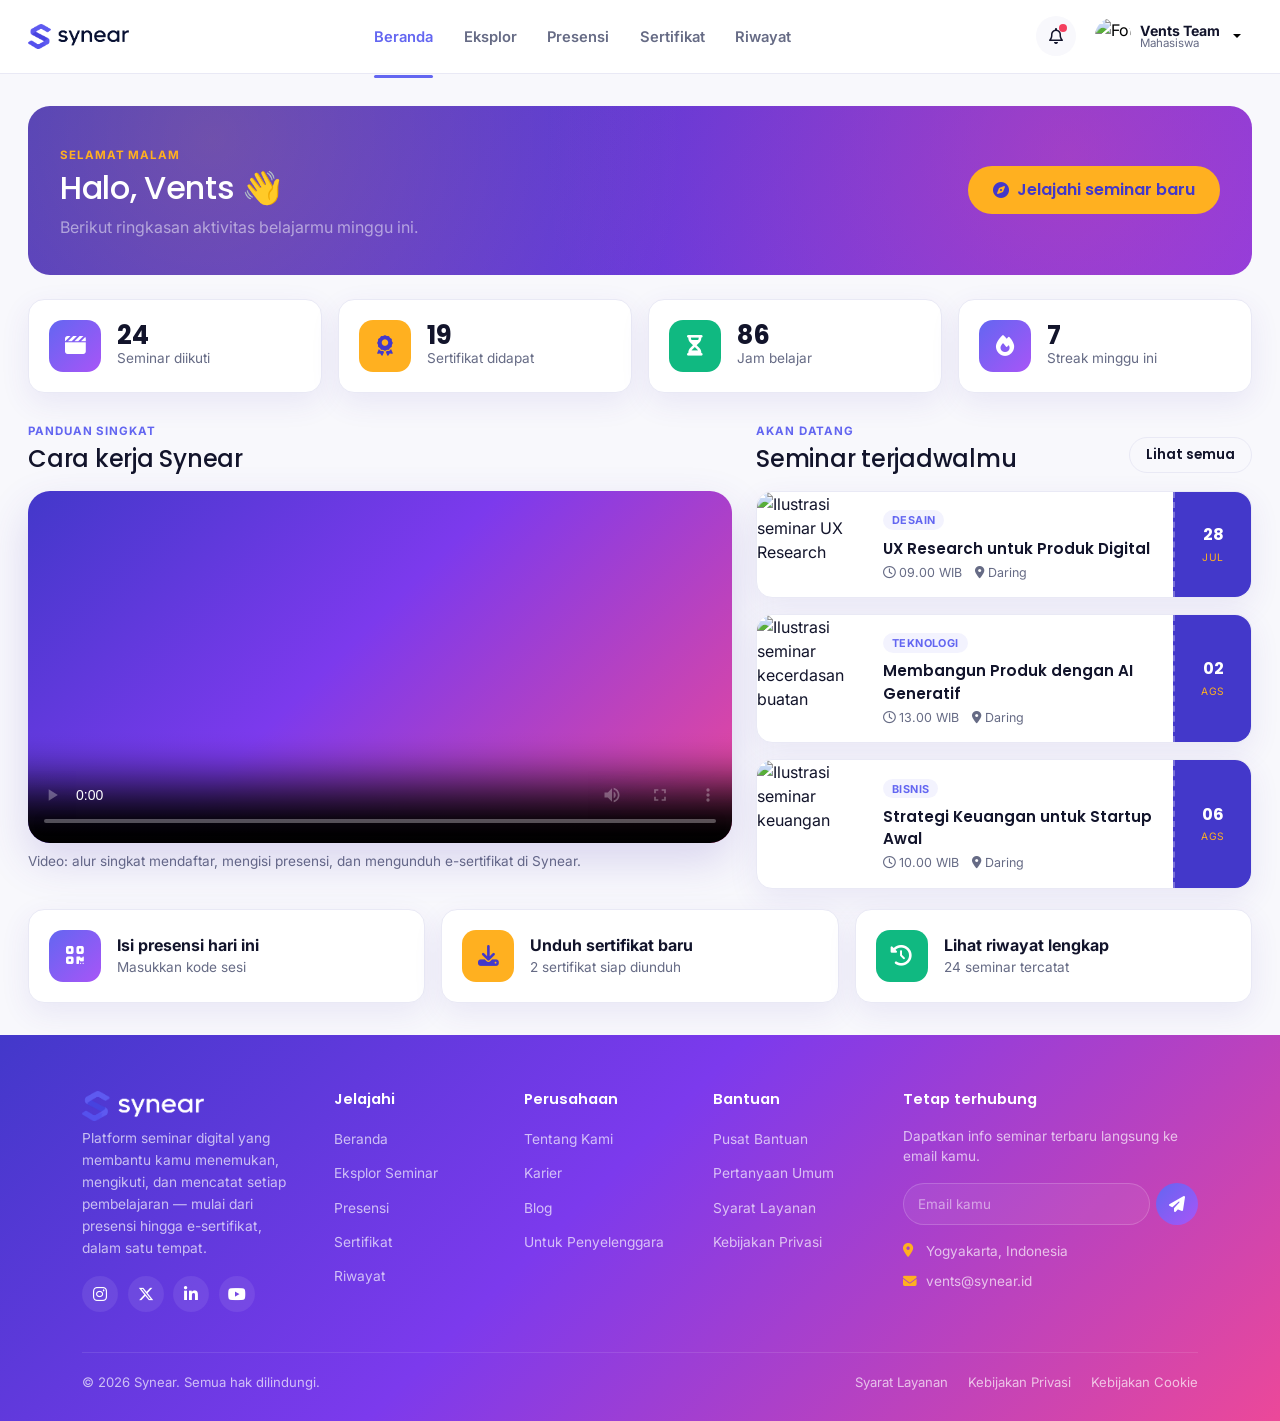
==== beranda.html @ c6035e0d "synear lagi" ====
<!DOCTYPE html>
<html lang="id">
<head>
<meta charset="UTF-8">
<meta name="viewport" content="width=device-width, initial-scale=1.0">
<title>Beranda — Synear</title>
<link rel="icon" href="assets/image/logo3.png">
<link href="https://fonts.googleapis.com/css2?family=Poppins:wght@400;500;600;700;800&family=Inter:wght@400;500;600;700&display=swap" rel="stylesheet">
<link href="https://cdn.jsdelivr.net/npm/bootstrap@5.3.3/dist/css/bootstrap.min.css" rel="stylesheet">
<link rel="stylesheet" href="https://cdnjs.cloudflare.com/ajax/libs/font-awesome/6.5.2/css/all.min.css">
<link rel="stylesheet" href="assets/css/style.css">
</head>
<body>

<nav class="navbar-syn">
  <a href="beranda.html" class="brand">
    <img src="assets/image/logo.png" alt="Synear Logo" class="brand-logo">
  </a>

  <button class="nav-toggle-btn" id="navToggleBtn" aria-label="Buka menu">
    <i class="fa-solid fa-bars"></i>
  </button>

  <ul class="navbar-links" id="navbarLinks">
      <li><a href="beranda.html" class="active">Beranda</a></li>
      <li><a href="eksplor.html">Eksplor</a></li>
      <li><a href="presensi.html">Presensi</a></li>
      <li><a href="sertifikat.html">Sertifikat</a></li>
      <li><a href="history.html">Riwayat</a></li>
  </ul>

  <div class="navbar-right">
    <button class="icon-btn" aria-label="Notifikasi">
      <i class="fa-regular fa-bell"></i>
      <span class="dot-alert"></span>
    </button>

    <div class="dropdown user-menu">
      <button class="user-chip-btn dropdown-toggle" type="button" data-bs-toggle="dropdown" aria-expanded="false">
        <img src="https://ui-avatars.com/api/?name=Vents+Team&background=6366F1&color=fff&bold=true" alt="Foto profil Vents Team">
        <span class="d-none d-md-flex flex-column align-items-start lh-1">
          <span class="uname">Vents Team</span>
          <span class="urole">Mahasiswa</span>
        </span>
      </button>
      <ul class="dropdown-menu dropdown-menu-syn dropdown-menu-end">
        <li><a class="dropdown-item" href="#"><i class="fa-regular fa-user"></i> Profil</a></li>
        <li><a class="dropdown-item" href="#"><i class="fa-solid fa-gear"></i> Pengaturan</a></li>
        <li><hr class="dropdown-divider"></li>
        <li><a class="dropdown-item logout-item js-logout-trigger" href="#"><i class="fa-solid fa-right-from-bracket"></i> Keluar</a></li>
      </ul>
    </div>
  </div>
</nav>

<main class="page-wrap">
      <!-- Greeting -->
      <div class="hero-band mb-4 fade-up">
        <div class="row align-items-center g-3">
          <div class="col-lg-8">
            <span class="eyebrow" data-greeting style="color:var(--gold);">Selamat datang</span>
            <h2 class="mt-1 mb-2 text-white">Halo, Vents 👋</h2>
            <p class="text-white-50 mb-0">Berikut ringkasan aktivitas belajarmu minggu ini.</p>
          </div>
          <div class="col-lg-4 text-lg-end">
            <a href="eksplor.html" class="btn-syn btn-syn-gold">
              <i class="fa-solid fa-compass"></i> Jelajahi seminar baru
            </a>
          </div>
        </div>
      </div>

      <!-- Stats -->
      <div class="row g-3 mb-4">
        <div class="col-6 col-lg-3">
          <div class="stat-card fade-up">
            <div class="icon-box blue"><i class="fa-solid fa-clapperboard"></i></div>
            <div>
              <div class="value" data-count="24">0</div>
              <div class="label">Seminar diikuti</div>
            </div>
          </div>
        </div>
        <div class="col-6 col-lg-3">
          <div class="stat-card fade-up">
            <div class="icon-box gold"><i class="fa-solid fa-award"></i></div>
            <div>
              <div class="value" data-count="19">0</div>
              <div class="label">Sertifikat didapat</div>
            </div>
          </div>
        </div>
        <div class="col-6 col-lg-3">
          <div class="stat-card fade-up">
            <div class="icon-box green"><i class="fa-solid fa-hourglass-half"></i></div>
            <div>
              <div class="value" data-count="86">0</div>
              <div class="label">Jam belajar</div>
            </div>
          </div>
        </div>
        <div class="col-6 col-lg-3">
          <div class="stat-card fade-up">
            <div class="icon-box blue"><i class="fa-solid fa-fire"></i></div>
            <div>
              <div class="value" data-count="7">0</div>
              <div class="label">Streak minggu ini</div>
            </div>
          </div>
        </div>
      </div>

      <div class="row g-4">
        <!-- Video intro -->
        <div class="col-lg-7">
          <div class="section-head">
            <div>
              <span class="eyebrow">Panduan singkat</span>
              <h4 class="mt-1 mb-0">Cara kerja Synear</h4>
            </div>
          </div>
          <div class="video-frame fade-up">
            <video controls poster="https://picsum.photos/seed/synearvideo/800/450">
              <source src="https://interactive-examples.mdn.mozilla.net/media/cc0-videos/flower.mp4" type="video/mp4">
              Browser kamu tidak mendukung pemutaran video.
            </video>
          </div>
          <p class="text-muted-2 mt-2" style="font-size:.85rem;">
            Video: alur singkat mendaftar, mengisi presensi, dan mengunduh e-sertifikat di Synear.
          </p>
        </div>

        <!-- Upcoming seminars -->
        <div class="col-lg-5">
          <div class="section-head">
            <div>
              <span class="eyebrow">Akan datang</span>
              <h4 class="mt-1 mb-0">Seminar terjadwalmu</h4>
            </div>
            <a href="eksplor.html" class="btn-syn btn-syn-outline btn-syn-sm">Lihat semua</a>
          </div>

          <div class="d-flex flex-column gap-3">
            <div class="ticket fade-up">
              <div class="ticket-thumb"><img src="https://picsum.photos/seed/uxdesign/200/200" alt="Ilustrasi seminar UX Research"></div>
              <div class="ticket-main">
                <span class="ticket-cat">Desain</span>
                <div class="ticket-title">UX Research untuk Produk Digital</div>
                <div class="ticket-meta"><span><i class="fa-regular fa-clock"></i> 09.00 WIB</span><span><i class="fa-solid fa-location-dot"></i> Daring</span></div>
              </div>
              <div class="ticket-stub">
                <span class="stub-date">28</span>
                <span class="stub-month">Jul</span>
              </div>
            </div>

            <div class="ticket fade-up">
              <div class="ticket-thumb"><img src="https://picsum.photos/seed/aidata/200/200" alt="Ilustrasi seminar kecerdasan buatan"></div>
              <div class="ticket-main">
                <span class="ticket-cat">Teknologi</span>
                <div class="ticket-title">Membangun Produk dengan AI Generatif</div>
                <div class="ticket-meta"><span><i class="fa-regular fa-clock"></i> 13.00 WIB</span><span><i class="fa-solid fa-location-dot"></i> Daring</span></div>
              </div>
              <div class="ticket-stub">
                <span class="stub-date">02</span>
                <span class="stub-month">Ags</span>
              </div>
            </div>

            <div class="ticket fade-up">
              <div class="ticket-thumb"><img src="https://picsum.photos/seed/bisniskeuangan/200/200" alt="Ilustrasi seminar keuangan"></div>
              <div class="ticket-main">
                <span class="ticket-cat">Bisnis</span>
                <div class="ticket-title">Strategi Keuangan untuk Startup Awal</div>
                <div class="ticket-meta"><span><i class="fa-regular fa-clock"></i> 10.00 WIB</span><span><i class="fa-solid fa-location-dot"></i> Daring</span></div>
              </div>
              <div class="ticket-stub">
                <span class="stub-date">06</span>
                <span class="stub-month">Ags</span>
              </div>
            </div>
          </div>
        </div>
      </div>

      <!-- Quick links -->
      <div class="row g-3 mt-1">
        <div class="col-md-4">
          <a href="presensi.html" class="text-decoration-none">
            <div class="stat-card fade-up">
              <div class="icon-box blue"><i class="fa-solid fa-qrcode"></i></div>
              <div>
                <div style="font-weight:700; color:var(--ink);">Isi presensi hari ini</div>
                <div class="label">Masukkan kode sesi</div>
              </div>
            </div>
          </a>
        </div>
        <div class="col-md-4">
          <a href="sertifikat.html" class="text-decoration-none">
            <div class="stat-card fade-up">
              <div class="icon-box gold"><i class="fa-solid fa-download"></i></div>
              <div>
                <div style="font-weight:700; color:var(--ink);">Unduh sertifikat baru</div>
                <div class="label">2 sertifikat siap diunduh</div>
              </div>
            </div>
          </a>
        </div>
        <div class="col-md-4">
          <a href="history.html" class="text-decoration-none">
            <div class="stat-card fade-up">
              <div class="icon-box green"><i class="fa-solid fa-clock-rotate-left"></i></div>
              <div>
                <div style="font-weight:700; color:var(--ink);">Lihat riwayat lengkap</div>
                <div class="label">24 seminar tercatat</div>
              </div>
            </div>
          </a>
        </div>
      </div>
    </main>

    <footer class="footer-syn">
  <div class="container">
    <div class="footer-top">
      <div>
        <a href="beranda.html" class="f-brand">
            <img src="assets/image/logo2.png" alt="Synear Logo" class="f-brand-logo">
        </a>
        <p class="f-desc">Platform seminar digital yang membantu kamu menemukan, mengikuti, dan mencatat setiap pembelajaran — mulai dari presensi hingga e-sertifikat, dalam satu tempat.</p>
        <div class="f-social">
          <a href="#" aria-label="Instagram Synear"><i class="fa-brands fa-instagram"></i></a>
          <a href="#" aria-label="X / Twitter Synear"><i class="fa-brands fa-x-twitter"></i></a>
          <a href="#" aria-label="LinkedIn Synear"><i class="fa-brands fa-linkedin-in"></i></a>
          <a href="#" aria-label="YouTube Synear"><i class="fa-brands fa-youtube"></i></a>
        </div>
      </div>

      <div>
        <h6>Jelajahi</h6>
        <ul>
          <li><a href="beranda.html">Beranda</a></li>
          <li><a href="eksplor.html">Eksplor Seminar</a></li>
          <li><a href="presensi.html">Presensi</a></li>
          <li><a href="sertifikat.html">Sertifikat</a></li>
          <li><a href="history.html">Riwayat</a></li>
        </ul>
      </div>

      <div>
        <h6>Perusahaan</h6>
        <ul>
          <li><a href="#">Tentang Kami</a></li>
          <li><a href="#">Karier</a></li>
          <li><a href="#">Blog</a></li>
          <li><a href="#">Untuk Penyelenggara</a></li>
        </ul>
      </div>

      <div>
        <h6>Bantuan</h6>
        <ul>
          <li><a href="#">Pusat Bantuan</a></li>
          <li><a href="#">Pertanyaan Umum</a></li>
          <li><a href="#">Syarat Layanan</a></li>
          <li><a href="#">Kebijakan Privasi</a></li>
        </ul>
      </div>

      <div>
        <h6>Tetap terhubung</h6>
        <p style="font-size:.85rem; margin-bottom:1rem;">Dapatkan info seminar terbaru langsung ke email kamu.</p>
        <form class="footer-newsletter-form" onsubmit="return false;">
          <input type="email" placeholder="Email kamu" aria-label="Alamat email">
          <button type="submit" aria-label="Berlangganan"><i class="fa-solid fa-paper-plane"></i></button>
        </form>
        <ul class="f-contact mt-3">
          <li><i class="fa-solid fa-location-dot"></i> Yogyakarta, Indonesia</li>
          <li><i class="fa-solid fa-envelope"></i> vents@synear.id</li>
        </ul>
      </div>
    </div>

    <div class="footer-bottom">
      <span>&copy; 2026 Synear. Semua hak dilindungi.</span>
      <div class="legal-links">
        <a href="#">Syarat Layanan</a>
        <a href="#">Kebijakan Privasi</a>
        <a href="#">Kebijakan Cookie</a>
      </div>
    </div>
  </div>
</footer>

<!-- Logout confirm modal -->
<div class="modal fade" id="logoutModal" tabindex="-1" aria-hidden="true">
  <div class="modal-dialog modal-dialog-centered">
    <div class="modal-content" style="border-radius:var(--radius-lg); border:none;">
      <div class="modal-body text-center p-4">
        <div class="mb-3 mx-auto" style="width:56px;height:56px;border-radius:50%;background:var(--danger-soft);display:flex;align-items:center;justify-content:center;">
          <i class="fa-solid fa-right-from-bracket" style="color:var(--danger); font-size:1.3rem;"></i>
        </div>
        <h5 class="mb-2">Keluar dari Synear?</h5>
        <p class="text-muted-2 mb-4">Kamu perlu masuk kembali untuk mengakses akun ini.</p>
        <div class="d-flex gap-2 justify-content-center">
          <button type="button" class="btn-syn btn-syn-outline" data-bs-dismiss="modal">Tidak</button>
          <button type="button" class="btn-syn btn-syn-primary" id="confirmLogoutBtn">Ya, keluar</button>
        </div>
      </div>
    </div>
  </div>
</div>

<script src="https://cdn.jsdelivr.net/npm/bootstrap@5.3.3/dist/js/bootstrap.bundle.min.js"></script>
<script src="assets/js/script.js"></script>
<script>
  /* ---- JS block: animated stat counters ---- */
  var counters = document.querySelectorAll('[data-count]');
  var counterObserver = new IntersectionObserver(function (entries) {
    entries.forEach(function (entry) {
      if (!entry.isIntersecting) return;
      var el = entry.target;
      var target = parseInt(el.getAttribute('data-count'), 10);
      var current = 0;
      var step = Math.max(1, Math.ceil(target / 40));
      var interval = setInterval(function () {
        current += step;
        if (current >= target) {
          current = target;
          clearInterval(interval);
        }
        el.textContent = current;
      }, 25);
      counterObserver.unobserve(el);
    });
  }, { threshold: 0.4 });
  counters.forEach(function (el) { counterObserver.observe(el); });
</script>
</body>
</html>
---- assets/css/style.css ----
/* =========================================================
   SYNEAR — Design System (v3, bright palette)
   Palette  : Ink #12142B / Bg #F8F8FC / Accent #6366F1 / Dark #4338CA
   Type     : Poppins (display) + Inter (body) — two typefaces only
   Signature: dashed "ticket" divider used across cards
   ========================================================= */
:root{
  --navy:#4338CA;
  --navy-2:#6D28D9;
  --bg:#F8F8FC;
  --surface:#FFFFFF;
  --ink:#12142B;
  --muted:#666B85;
  --line:#E9E9F5;
  --accent:#6366F1;
  --accent-2:#A855F7;
  --accent-dark:#4F46E5;
  --accent-soft:#6366F114;
  --gradient-primary:linear-gradient(135deg,#6366F1 0%, #A855F7 100%);
  --gradient-dark:linear-gradient(135deg,#4338CA 0%, #7C3AED 45%, #EC4899 100%);
  --gold:#FFB020;
  --gold-soft:#FFB02020;
  --success:#10B981;
  --success-soft:#10B98120;
  --danger:#F43F5E;
  --danger-soft:#F43F5E1a;
  --cat-teknologi:#3B82F6;
  --cat-desain:#EC4899;
  --cat-bisnis:#10B981;
  --cat-karier:#F97316;
  --radius-lg:22px;
  --radius-md:16px;
  --radius-sm:10px;
  --shadow-soft:0 10px 30px rgba(76,58,180,0.09);
  --shadow-pop:0 18px 44px rgba(76,58,180,0.18);
  --font-display:'Poppins',sans-serif;
  --font-body:'Inter',sans-serif;
}

*{
  box-sizing:border-box;
}

html{
  scroll-behavior:smooth;
}

body{
  margin:0;
  font-family:var(--font-body);
  background:var(--bg);
  color:var(--ink);
  -webkit-font-smoothing:antialiased;
}

h1,h2,h3,h4,h5,.font-display{
  font-family:var(--font-display);
  letter-spacing:-0.01em;
}

a{
  color:var(--accent);
  text-decoration:none;
}

a:hover{
  color:var(--accent-dark);
}

.text-muted-2{
  color:var(--muted) !important;
}

.mono{
  font-family:var(--font-body);
  letter-spacing:.03em;
}

:focus-visible{
  outline:3px solid var(--gold);
  outline-offset:2px;
}

@media (prefers-reduced-motion: reduce){
  *{
    animation-duration:0.001ms !important;
    transition-duration:0.001ms !important;
  }
}

.line-clamp-2{
  display:-webkit-box;
  -webkit-line-clamp:2;
  line-clamp:2;
  -webkit-box-orient:vertical;
  overflow:hidden;
}

/* ---------- Buttons ---------- */
.btn-syn{
  font-family:var(--font-display);
  font-weight:600;
  border-radius:999px;
  padding:.7rem 1.5rem;
  border:1px solid transparent;
  transition:transform .15s ease, box-shadow .15s ease, background .15s ease, opacity .15s ease;
  display:inline-flex;
  align-items:center;
  gap:.5rem;
  justify-content:center;
}

.btn-syn:active{
  transform:scale(.97);
}

.btn-syn-primary{
  background:var(--gradient-primary);
  color:#fff;
  box-shadow:0 8px 18px rgba(76,111,255,.28);
}

.btn-syn-primary:hover{
  filter:brightness(1.06);
  color:#fff;
  box-shadow:0 10px 22px rgba(76,111,255,.4);
}

.btn-syn-gold{
  background:var(--gold);
  color:var(--navy);
}

.btn-syn-gold:hover{
  background:#e6a01c;
  color:var(--navy);
  box-shadow:0 8px 20px rgba(255,176,32,.35);
}

.btn-syn-outline{
  background:transparent;
  border-color:var(--line);
  color:var(--ink);
}

.btn-syn-outline:hover{
  border-color:var(--accent);
  color:var(--accent);
}

.btn-syn-navy{
  background:var(--navy);
  color:#fff;
}

.btn-syn-navy:hover{
  background:var(--navy-2);
  color:#fff;
}

.btn-syn-sm{
  padding:.45rem 1rem;
  font-size:.85rem;
}

.btn-syn:disabled{
  opacity:.6;
  cursor:not-allowed;
  transform:none;
}

.brand-logo {
    height: 25px; /* Atur tinggi sesuai kebutuhan desain Anda */
    width: auto;  /* Menjaga proporsi gambar tetap proporsional */
    display: block;
}

/* ---------- Auth pages (login / register) ---------- */
.auth-shell{
  min-height:100vh;
  display:grid;
  grid-template-columns:1.05fr 1fr;
}

@media (max-width:900px){
  .auth-shell{
    grid-template-columns:1fr;
  }
  .auth-visual{
    display:none;
  }
}

.auth-visual{
  background:radial-gradient(circle at 20% 20%, rgba(236,72,153,.4), transparent 45%), radial-gradient(circle at 80% 70%, rgba(168,85,247,.55), transparent 50%), linear-gradient(160deg, var(--navy) 0%, #7C3AED 100%);
  color:#fff;
  padding:3rem;
  position:relative;
  display:flex;
  flex-direction:column;
  justify-content:space-between;
  overflow:hidden;
}

.auth-visual .ticket-hole{
  position:absolute;
  border-radius:50%;
  background:rgba(255,255,255,.06);
}

.auth-form-side{
  display:flex;
  align-items:center;
  justify-content:center;
  padding:2.5rem 1.5rem;
}

.auth-card{
  width:100%;
  max-width:420px;
}

.auth-badge{
  display:inline-flex;
  align-items:center;
  gap:.5rem;
  font-size:.75rem;
  font-weight:600;
  letter-spacing:.04em;
  background:rgba(255,255,255,.1);
  color:#fff;
  padding:.35rem .8rem;
  border-radius:999px;
  text-transform:uppercase;
}

.auth-quote{
  border-left:2px dashed rgba(255,255,255,.35);
  padding-left:1rem;
  margin-top:2rem;
}

/* ---------- Form controls ---------- */
.form-syn label{
  font-weight:600;
  font-size:.85rem;
  margin-bottom:.35rem;
  display:block;
}

.form-syn .form-control, .form-syn .form-select{
  border-radius:var(--radius-sm);
  border:1.5px solid var(--line);
  padding:.65rem .9rem;
  font-size:.95rem;
}

.form-syn .form-control:focus, .form-syn .form-select:focus{
  border-color:var(--accent);
  box-shadow:0 0 0 4px var(--accent-soft);
}

.input-icon-group{
  position:relative;
}

.input-icon-group .toggle-eye{
  position:absolute;
  right:12px;
  top:50%;
  transform:translateY(-50%);
  cursor:pointer;
  color:var(--muted);
  background:none;
  border:none;
}

.field-hint{
  font-size:.78rem;
  color:var(--muted);
  margin-top:.3rem;
}

.field-error{
  font-size:.78rem;
  color:var(--danger);
  margin-top:.3rem;
  display:none;
}

.strength-bar{
  height:5px;
  border-radius:5px;
  background:var(--line);
  overflow:hidden;
  margin-top:.5rem;
}

.strength-bar > span{
  display:block;
  height:100%;
  width:0%;
  background:var(--danger);
  transition:width .25s ease, background .25s ease;
}

/* ---------- Top navbar (dashboard pages) ---------- */
.navbar-syn{
  background:var(--surface);
  border-bottom:1px solid var(--line);
  padding:.85rem 1.75rem;
  display:flex;
  align-items:center;
  justify-content:space-between;
  gap:1.25rem;
  position:sticky;
  top:0;
  z-index:1000;
  flex-wrap:wrap;
}

.navbar-syn .brand{
  display:flex;
  align-items:center;
  gap:.6rem;
  font-family:var(--font-display);
  font-weight:700;
  font-size:1.3rem;
  color:var(--ink);
}

.navbar-syn .brand .logo-mark{
  width:36px;
  height:36px;
  border-radius:11px;
  background:var(--gradient-primary);
  color:#fff;
  display:flex;
  align-items:center;
  justify-content:center;
  font-weight:700;
  font-size:1.05rem;
  box-shadow:0 6px 14px rgba(76,111,255,.35);
}

.navbar-links{
  list-style:none;
  display:flex;
  align-items:center;
  gap:1.9rem;
  margin:0;
  padding:0;
}

.navbar-links a{
  color:var(--muted);
  font-weight:600;
  font-size:.92rem;
  padding:.4rem 0;
  position:relative;
  transition:color .15s ease;
}

.navbar-links a:hover{
  color:var(--ink);
}

.navbar-links a.active{
  color:var(--accent);
}

.navbar-links a.active::after{
  content:"";
  position:absolute;
  left:0;
  right:0;
  bottom:-25px;
  height:3px;
  border-radius:3px;
  background:var(--accent);
}

.navbar-right{
  display:flex;
  align-items:center;
  gap:.9rem;
}

.icon-btn{
  width:40px;
  height:40px;
  border-radius:50%;
  background:var(--bg);
  border:none;
  display:flex;
  align-items:center;
  justify-content:center;
  color:var(--ink);
  position:relative;
  flex-shrink:0;
}

.icon-btn .dot-alert{
  position:absolute;
  top:8px;
  right:9px;
  width:8px;
  height:8px;
  border-radius:50%;
  background:var(--danger);
}

.user-chip-btn{
  display:flex;
  align-items:center;
  gap:.55rem;
  background:none;
  border:none;
  padding:.3rem .7rem .3rem .3rem;
  border-radius:999px;
  transition:background .15s ease;
}

.user-chip-btn:hover{
  background:var(--bg);
}

.user-chip-btn img{
  width:36px;
  height:36px;
  border-radius:50%;
  object-fit:cover;
}

.user-chip-btn .uname{
  font-weight:700;
  font-size:.88rem;
  color:var(--ink);
  line-height:1.1;
}

.user-chip-btn .urole{
  font-size:.72rem;
  color:var(--muted);
}

.nav-toggle-btn{
  display:none;
  background:none;
  border:none;
  font-size:1.4rem;
  color:var(--ink);
}

.dropdown-menu-syn{
  border:1px solid var(--line);
  border-radius:var(--radius-sm);
  box-shadow:var(--shadow-pop);
  padding:.5rem;
  min-width:190px;
}

.dropdown-menu-syn .dropdown-item{
  border-radius:8px;
  padding:.55rem .7rem;
  font-size:.88rem;
  display:flex;
  align-items:center;
  gap:.6rem;
}

.dropdown-menu-syn .dropdown-item:hover{
  background:var(--accent-soft);
  color:var(--accent-dark);
}

.dropdown-menu-syn .dropdown-item.logout-item{
  color:var(--danger);
}

.dropdown-menu-syn .dropdown-item.logout-item:hover{
  background:var(--danger-soft);
  color:var(--danger);
}

.page-wrap{
  padding:2rem 1.75rem;
  max-width:1320px;
  margin:0 auto;
  min-height:60vh;
}

@media (max-width:991px){
  .navbar-links{
    order:3;
    width:100%;
    flex-direction:column;
    align-items:flex-start;
    gap:0;
    max-height:0;
    overflow:hidden;
    transition:max-height .25s ease;
  }
  .navbar-links.open{
    max-height:340px;
    margin-top:.75rem;
  }
  .navbar-links a{
    width:100%;
    padding:.7rem 0;
    border-bottom:1px solid var(--line);
  }
  .navbar-links a.active::after{
    display:none;
  }
  .nav-toggle-btn{
    display:inline-flex;
  }
}

/* ---------- Stat cards ---------- */
.stat-card{
  background:var(--surface);
  border-radius:var(--radius-md);
  padding:1.25rem;
  box-shadow:var(--shadow-soft);
  display:flex;
  align-items:center;
  gap:1rem;
  border:1px solid var(--line);
}

.stat-card .icon-box{
  width:52px;
  height:52px;
  border-radius:14px;
  display:flex;
  align-items:center;
  justify-content:center;
  font-size:1.3rem;
  color:#fff;
  flex-shrink:0;
}

.stat-card .icon-box.blue{
  background:var(--gradient-primary);
}

.stat-card .icon-box.gold{
  background:var(--gold);
  color:var(--navy);
}

.stat-card .icon-box.green{
  background:var(--success);
}

.stat-card .value{
  font-family:var(--font-display);
  font-size:1.6rem;
  font-weight:700;
  line-height:1;
}

.stat-card .label{
  color:var(--muted);
  font-size:.85rem;
}

/* ---------- Ticket card (used for beranda quick list) ---------- */
.ticket{
  background:var(--surface);
  border-radius:var(--radius-md);
  display:flex;
  overflow:visible;
  box-shadow:var(--shadow-soft);
  border:1px solid var(--line);
  transition:transform .18s ease, box-shadow .18s ease;
  position:relative;
}

.ticket:hover{
  transform:translateY(-4px);
  box-shadow:var(--shadow-pop);
}

.ticket .ticket-thumb{
  width:110px;
  flex-shrink:0;
  overflow:hidden;
  border-radius:var(--radius-md) 0 0 var(--radius-md);
}

.ticket .ticket-thumb img{
  width:100%;
  height:100%;
  object-fit:cover;
  display:block;
}

.ticket .ticket-main{
  flex:1;
  padding:.9rem 1rem;
  min-width:0;
}

.ticket .ticket-cat{
  font-size:.68rem;
  font-weight:700;
  letter-spacing:.04em;
  text-transform:uppercase;
  color:var(--accent);
  background:var(--accent-soft);
  padding:.18rem .55rem;
  border-radius:999px;
}

.ticket .ticket-title{
  font-family:var(--font-display);
  font-weight:600;
  font-size:.95rem;
  margin:.45rem 0 .2rem;
}

.ticket .ticket-meta{
  font-size:.78rem;
  color:var(--muted);
  display:flex;
  flex-wrap:wrap;
  gap:.15rem .8rem;
}

.ticket .ticket-stub{
  width:78px;
  flex-shrink:0;
  background:var(--navy);
  color:#fff;
  display:flex;
  flex-direction:column;
  align-items:center;
  justify-content:center;
  gap:.15rem;
  border-left:2px dashed rgba(255,255,255,.3);
  border-radius:0 var(--radius-md) var(--radius-md) 0;
  position:relative;
  text-align:center;
  padding:.6rem .3rem;
}

.ticket .ticket-stub .stub-date{
  font-family:var(--font-display);
  font-size:1rem;
  font-weight:700;
}

.ticket .ticket-stub .stub-month{
  font-size:.64rem;
  text-transform:uppercase;
  letter-spacing:.06em;
  color:var(--gold);
}

@media (max-width:576px){
  .ticket{
    flex-direction:column;
  }
  .ticket .ticket-thumb{
    width:100%;
    height:130px;
    border-radius:var(--radius-md) var(--radius-md) 0 0;
  }
  .ticket .ticket-stub{
    width:100%;
    flex-direction:row;
    border-left:none;
    border-top:2px dashed rgba(255,255,255,.3);
    border-radius:0 0 var(--radius-md) var(--radius-md);
    padding:.5rem;
  }
}

/* ---------- Card grid — pure CSS Grid, guarantees identical card sizes ---------- */
.grid-cards{
  display:grid;
  grid-template-columns:repeat(3, 1fr);
  gap:1.75rem;
  align-items:stretch;
}

.grid-cards > *{
  min-width:0;
}

@media (max-width:991px){
  .grid-cards{
    grid-template-columns:repeat(2, 1fr);
  }
}

@media (max-width:576px){
  .grid-cards{
    grid-template-columns:1fr;
  }
}

/* ---------- Event card (eksplor grid) — uniform-height card ---------- */
.event-card{
  background:var(--surface);
  border:1px solid var(--line);
  border-radius:var(--radius-lg);
  overflow:hidden;
  display:flex;
  flex-direction:column;
  height:100%;
  box-shadow:var(--shadow-soft);
  transition:transform .18s ease, box-shadow .18s ease, border-color .18s ease;
}

.event-card:hover{
  transform:translateY(-5px);
  box-shadow:var(--shadow-pop);
  border-color:transparent;
}

.event-thumb{
  position:relative;
  height:172px;
  flex-shrink:0;
  overflow:hidden;
  background:var(--bg);
}

.event-thumb img{
  width:100%;
  height:100%;
  object-fit:cover;
  display:block;
  transition:transform .35s ease;
}

.event-card:hover .event-thumb img{
  transform:scale(1.05);
}

.event-badge{
  position:absolute;
  top:12px;
  left:12px;
  font-size:.68rem;
  font-weight:700;
  letter-spacing:.04em;
  text-transform:uppercase;
  color:#fff;
  background:rgba(18,20,43,.55);
  backdrop-filter:blur(4px);
  padding:.28rem .65rem;
  border-radius:999px;
  cursor:pointer;
  transition:transform .15s ease, box-shadow .15s ease;
}

.event-badge:hover{
  transform:scale(1.06);
  box-shadow:0 6px 14px rgba(18,20,43,.35);
}

.event-badge.cat-teknologi{
  background:var(--cat-teknologi);
}

.event-badge.cat-desain{
  background:var(--cat-desain);
}

.event-badge.cat-bisnis{
  background:var(--cat-bisnis);
}

.event-badge.cat-karier{
  background:var(--cat-karier);
}

.event-date-chip{
  position:absolute;
  top:12px;
  right:12px;
  background:var(--surface);
  border-radius:12px;
  padding:.35rem .55rem;
  text-align:center;
  box-shadow:var(--shadow-soft);
  min-width:46px;
}

.event-date-chip .d-num{
  font-family:var(--font-display);
  font-weight:700;
  font-size:1rem;
  line-height:1;
  color:var(--ink);
}

.event-date-chip .d-mon{
  font-size:.6rem;
  text-transform:uppercase;
  letter-spacing:.05em;
  color:var(--accent);
  font-weight:700;
}

.event-body{
  padding:1.1rem 1.2rem 1.2rem;
  display:flex;
  flex-direction:column;
  gap:.55rem;
  flex:1;
}

.event-title{
  font-family:var(--font-display);
  font-weight:600;
  font-size:1rem;
  margin:0;
  min-height:2.6em;
}

.event-meta{
  font-size:.82rem;
  color:var(--muted);
  display:flex;
  flex-direction:column;
  gap:.35rem;
}

.event-meta span{
  display:flex;
  align-items:center;
  gap:.45rem;
}

.event-meta i{
  width:14px;
  color:var(--accent);
}

.event-divider{
  border-top:1.5px dashed var(--line);
  margin-top:auto;
  padding-top:.85rem;
}

.event-footer{
  display:flex;
  align-items:center;
  justify-content:space-between;
  gap:.5rem;
}

.event-price{
  font-family:var(--font-display);
  font-weight:700;
  font-size:.9rem;
  color:var(--success);
}

/* ---------- Section headers ---------- */
.section-head{
  display:flex;
  align-items:flex-end;
  justify-content:space-between;
  gap:1rem;
  margin-bottom:1.1rem;
  flex-wrap:wrap;
}

.eyebrow{
  font-size:.72rem;
  letter-spacing:.08em;
  text-transform:uppercase;
  color:var(--accent);
  font-weight:700;
}

/* ---------- Table (history / presensi) ---------- */
.table-syn{
  background:var(--surface);
  border-radius:var(--radius-md);
  overflow:hidden;
  box-shadow:var(--shadow-soft);
  width:100%;
  border-collapse:separate;
  border-spacing:0;
  border:1px solid var(--line);
}

.table-syn thead th{
  background:var(--navy);
  color:#fff;
  font-family:var(--font-display);
  font-weight:600;
  font-size:.8rem;
  text-transform:uppercase;
  letter-spacing:.03em;
  padding:.85rem 1rem;
  text-align:left;
  border:none;
}

.table-syn tbody td{
  padding:.85rem 1rem;
  font-size:.9rem;
  border-bottom:1px solid var(--line);
  vertical-align:middle;
}

.table-syn tbody tr:last-child td{
  border-bottom:none;
}

.table-syn tbody tr:hover{
  background:var(--bg);
}

.badge-syn{
  font-size:.72rem;
  font-weight:700;
  padding:.32rem .65rem;
  border-radius:999px;
  letter-spacing:.02em;
}

.badge-hadir{
  background:var(--success-soft);
  color:#178a56;
}

.badge-alfa{
  background:var(--danger-soft);
  color:#c8283d;
}

.badge-menunggu{
  background:var(--gold-soft);
  color:#a86c00;
}

.badge-selesai{
  background:var(--accent-soft);
  color:var(--accent-dark);
}

/* ---------- Video section ---------- */
.video-frame{
  border-radius:var(--radius-lg);
  overflow:hidden;
  box-shadow:var(--shadow-pop);
  position:relative;
  background:var(--gradient-dark);
}

.video-frame video{
  width:100%;
  display:block;
  max-height:420px;
  object-fit:cover;
}

/* ---------- Certificate card — uniform-height, no preview eye ---------- */
.cert-card{
  background:var(--surface);
  border:1px solid var(--line);
  border-radius:var(--radius-lg);
  box-shadow:var(--shadow-soft);
  overflow:hidden;
  display:flex;
  flex-direction:column;
  height:100%;
  transition:transform .18s ease, box-shadow .18s ease;
}

.cert-card:hover{
  transform:translateY(-5px);
  box-shadow:var(--shadow-pop);
}

.cert-thumb{
  aspect-ratio:16/10;
  overflow:hidden;
  position:relative;
  background:var(--gradient-dark);
  flex-shrink:0;
}

.cert-thumb img{
  width:100%;
  height:100%;
  object-fit:cover;
  opacity:.94;
}

.cert-thumb .cert-ribbon{
  position:absolute;
  top:10px;
  right:-32px;
  background:var(--gold);
  color:var(--navy);
  font-size:.68rem;
  font-weight:700;
  padding:.25rem 2.2rem;
  transform:rotate(35deg);
  box-shadow:0 3px 10px rgba(0,0,0,.25);
}

.cert-body{
  padding:1.1rem 1.2rem;
  display:flex;
  flex-direction:column;
  gap:.35rem;
  flex:1;
}

.cert-body h5{
  font-size:1rem;
  min-height:2.5em;
}

.cert-body .btn-syn{
  margin-top:auto;
}

/* ---------- Presensi timer ---------- */
.timer-box{
  background:radial-gradient(circle at 90% 10%, rgba(236,72,153,.45), transparent 50%), var(--gradient-dark);
  color:#fff;
  border-radius:var(--radius-lg);
  padding:1.5rem;
  text-align:center;
}

.timer-box .clock{
  font-family:var(--font-display);
  font-size:2.4rem;
  font-weight:700;
  letter-spacing:.05em;
}

.status-pill{
  display:inline-flex;
  align-items:center;
  gap:.4rem;
  font-size:.8rem;
  font-weight:700;
  padding:.3rem .8rem;
  border-radius:999px;
}

.status-open{
  background:var(--success-soft);
  color:#178a56;
}

.status-closed{
  background:var(--danger-soft);
  color:#c8283d;
}

/* ---------- Full site footer ---------- */
.footer-syn{
  background:var(--gradient-dark);
  color:rgba(255,255,255,.68);
  padding-top:3.5rem;
}

.footer-syn .footer-top{
  display:grid;
  grid-template-columns:1.4fr 1fr 1fr 1fr 1.3fr;
  gap:2rem;
  padding-bottom:2.5rem;
  border-bottom:1px solid rgba(255,255,255,.1);
}

@media (max-width:991px){
  .footer-syn .footer-top{
    grid-template-columns:1fr 1fr;
  }
}

@media (max-width:576px){
  .footer-syn .footer-top{
    grid-template-columns:1fr;
  }
}

/* Mengatur pembungkus utama logo footer */
.f-brand {
    display: inline-flex;
    align-items: center;  /* Menyejajarkan logo di tengah secara vertikal */
    text-decoration: none;
}

/* Mengatur ukuran gambar logo footer */
.f-brand-logo {
    height: 30px;         /* Ukuran sedikit lebih kecil dari navbar utama */
    width: auto;          /* Menjaga proporsi gambar agar tidak gepeng */
    display: block;
    object-fit: contain;
}

.footer-syn .f-desc{
  font-size:.86rem;
  line-height:1.6;
  max-width:280px;
  margin-bottom:1.1rem;
}

.footer-syn .f-social{
  display:flex;
  gap:.6rem;
}

.footer-syn .f-social a{
  width:36px;
  height:36px;
  border-radius:50%;
  background:rgba(255,255,255,.08);
  display:flex;
  align-items:center;
  justify-content:center;
  color:#fff;
  transition:background .15s ease;
}

.footer-syn .f-social a:hover{
  background:var(--accent);
  color:#fff;
}

.footer-syn h6{
  color:#fff;
  font-family:var(--font-display);
  font-weight:600;
  font-size:.92rem;
  margin-bottom:1.1rem;
}

.footer-syn ul{
  list-style:none;
  margin:0;
  padding:0;
  display:flex;
  flex-direction:column;
  gap:.65rem;
}

.footer-syn ul a{
  color:rgba(255,255,255,.68);
  font-size:.86rem;
}

.footer-syn ul a:hover{
  color:var(--gold);
}

.footer-syn .f-contact li{
  display:flex;
  align-items:flex-start;
  gap:.55rem;
  font-size:.85rem;
  color:rgba(255,255,255,.68);
}

.footer-syn .f-contact i{
  color:var(--gold);
  margin-top:.2rem;
  width:14px;
}

.footer-syn .f-newsletter p{
  font-size:.85rem;
  margin-bottom:.9rem;
}

.footer-newsletter-form{
  display:flex;
  gap:.4rem;
}

.footer-newsletter-form input{
  flex:1;
  min-width:0;
  border-radius:999px;
  border:1px solid rgba(255,255,255,.18);
  background:rgba(255,255,255,.06);
  color:#fff;
  padding:.55rem .9rem;
  font-size:.84rem;
}

.footer-newsletter-form input::placeholder{
  color:rgba(255,255,255,.5);
}

.footer-newsletter-form input:focus{
  outline:none;
  border-color:var(--accent);
}

.footer-newsletter-form button{
  border-radius:999px;
  border:none;
  background:var(--gradient-primary);
  color:#fff;
  width:42px;
  height:42px;
  flex-shrink:0;
  display:flex;
  align-items:center;
  justify-content:center;
}

.footer-bottom{
  padding:1.25rem 0 1.75rem;
  display:flex;
  flex-wrap:wrap;
  align-items:center;
  justify-content:space-between;
  gap:.75rem;
  font-size:.82rem;
}

.footer-bottom a{
  color:rgba(255,255,255,.68);
}

.footer-bottom a:hover{
  color:var(--gold);
}

.footer-bottom .legal-links{
  display:flex;
  gap:1.25rem;
  flex-wrap:wrap;
}

/* ---------- Toast ---------- */
.syn-toast{
  position:fixed;
  bottom:1.5rem;
  right:1.5rem;
  z-index:2000;
  background:var(--navy);
  color:#fff;
  padding:.85rem 1.2rem;
  border-radius:var(--radius-sm);
  box-shadow:var(--shadow-pop);
  font-size:.88rem;
  display:flex;
  align-items:center;
  gap:.6rem;
  transform:translateY(20px);
  opacity:0;
  pointer-events:none;
  transition:all .25s ease;
}

.syn-toast.show{
  transform:translateY(0);
  opacity:1;
}

.syn-toast.success{
  background:var(--success);
}

.syn-toast.danger{
  background:var(--danger);
}

/* ---------- Filter chips ---------- */
.chip-filter{
  border:1.5px solid var(--line);
  background:var(--surface);
  color:var(--muted);
  border-radius:999px;
  padding:.4rem 1rem;
  font-size:.85rem;
  font-weight:600;
  cursor:pointer;
  transition:all .15s ease;
}

.chip-filter.active, .chip-filter:hover{
  border-color:var(--accent);
  color:var(--accent);
  background:var(--accent-soft);
}

/* ---------- Toolbar (search + sort + filters panel) ---------- */
.toolbar-syn{
  background:var(--surface);
  border:1px solid var(--line);
  border-radius:var(--radius-lg);
  padding:1.1rem 1.25rem;
  box-shadow:var(--shadow-soft);
  margin-bottom:1.75rem;
}

.toolbar-divider{
  border-top:1px solid var(--line);
  margin:1rem 0;
}

.search-bar-syn{
  display:flex;
  align-items:center;
  gap:.65rem;
  background:var(--bg);
  border:1.5px solid var(--line);
  border-radius:999px;
  padding:.68rem 1.1rem;
  height:46px;
  transition:border-color .15s ease, box-shadow .15s ease;
}

.search-bar-syn i{
  color:var(--muted);
  font-size:.9rem;
  flex-shrink:0;
}

.search-bar-syn input{
  border:none;
  outline:none;
  background:transparent;
  flex:1;
  min-width:0;
  font-size:.92rem;
  font-family:var(--font-body);
  color:var(--ink);
}

.search-bar-syn input::placeholder{
  color:var(--muted);
}

.search-bar-syn:focus-within{
  border-color:var(--accent);
  box-shadow:0 0 0 4px var(--accent-soft);
  background:var(--surface);
}

.select-syn{
  height:46px;
  border-radius:999px;
  border:1.5px solid var(--line);
  padding:.6rem 2.2rem .6rem 1.1rem;
  font-size:.88rem;
  font-weight:600;
  font-family:var(--font-body);
  background-color:var(--bg);
  color:var(--ink);
  appearance:none;
  background-image:url("data:image/svg+xml,%3Csvg xmlns='http://www.w3.org/2000/svg' viewBox='0 0 16 16' fill='%23666B85'%3E%3Cpath d='M4 6l4 4 4-4'/%3E%3C/svg%3E");
  background-repeat:no-repeat;
  background-position:right 1rem center;
  background-size:14px;
}

.select-syn:focus{
  outline:none;
  border-color:var(--accent);
  box-shadow:0 0 0 4px var(--accent-soft);
  background-color:var(--surface);
}

@media (max-width:767px){
  .select-syn{
    margin-top:.5rem;
  }
}

/* ---------- Page hero band (used on several pages) ---------- */
.hero-band{
  border-radius:var(--radius-lg);
  background:radial-gradient(circle at 15% 20%, rgba(255,176,32,.2), transparent 45%), radial-gradient(circle at 85% 30%, rgba(236,72,153,.4), transparent 50%), linear-gradient(135deg, var(--navy) 0%, #7C3AED 100%);
  color:#fff;
  padding:2.2rem 2rem;
  position:relative;
  overflow:hidden;
}

/* ---------- Utility fade-in ---------- */
.fade-up{
  opacity:0;
  transform:translateY(16px);
  transition:opacity .5s ease, transform .5s ease;
}

.fade-up.in{
  opacity:1;
  transform:translateY(0);
}
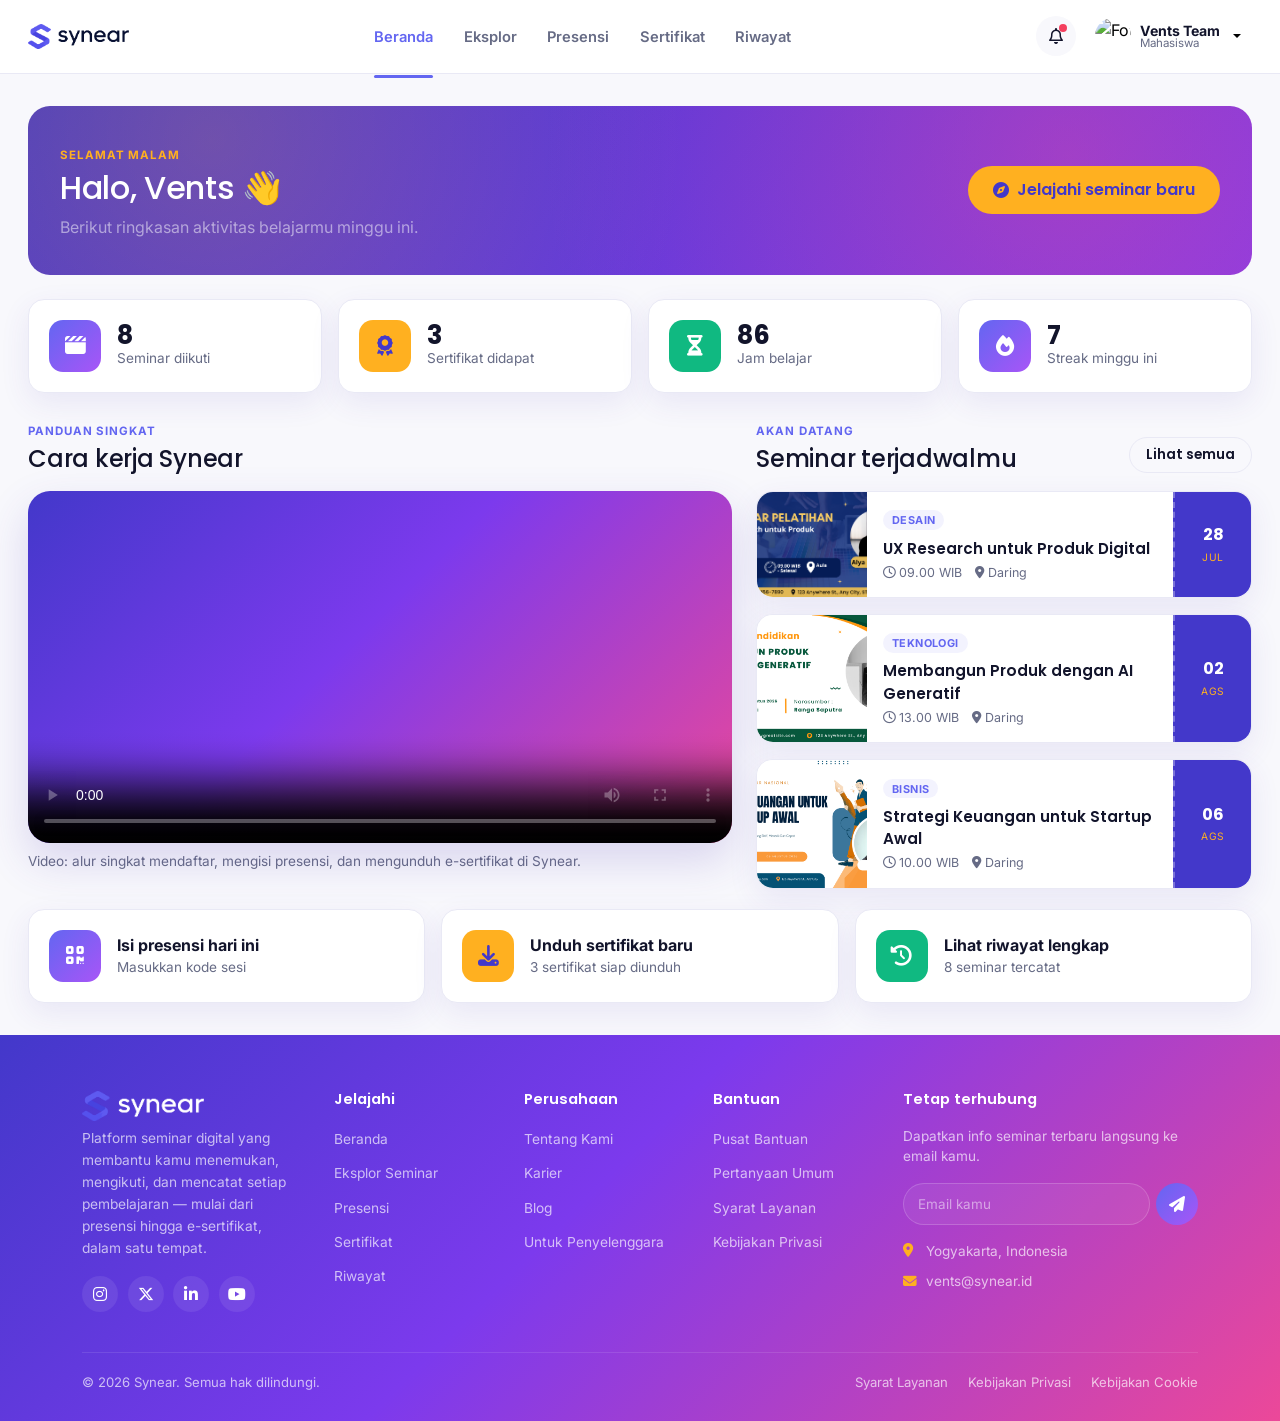
==== commit 269ea327: "sisa vid" ====
--- a/beranda.html
+++ b/beranda.html
@@ -76,7 +76,7 @@
           <div class="stat-card fade-up">
             <div class="icon-box blue"><i class="fa-solid fa-clapperboard"></i></div>
             <div>
-              <div class="value" data-count="24">0</div>
+              <div class="value" data-count="8">0</div>
               <div class="label">Seminar diikuti</div>
             </div>
           </div>
@@ -85,7 +85,7 @@
           <div class="stat-card fade-up">
             <div class="icon-box gold"><i class="fa-solid fa-award"></i></div>
             <div>
-              <div class="value" data-count="19">0</div>
+              <div class="value" data-count="3">0</div>
               <div class="label">Sertifikat didapat</div>
             </div>
           </div>
@@ -142,7 +142,7 @@
 
           <div class="d-flex flex-column gap-3">
             <div class="ticket fade-up">
-              <div class="ticket-thumb"><img src="https://picsum.photos/seed/uxdesign/200/200" alt="Ilustrasi seminar UX Research"></div>
+              <div class="ticket-thumb"><img src="assets/image/seminar2.png" alt="Ilustrasi seminar UX Research"></div>
               <div class="ticket-main">
                 <span class="ticket-cat">Desain</span>
                 <div class="ticket-title">UX Research untuk Produk Digital</div>
@@ -155,7 +155,7 @@
             </div>
 
             <div class="ticket fade-up">
-              <div class="ticket-thumb"><img src="https://picsum.photos/seed/aidata/200/200" alt="Ilustrasi seminar kecerdasan buatan"></div>
+              <div class="ticket-thumb"><img src="assets/image/seminar1.png" alt="Ilustrasi seminar kecerdasan buatan"></div>
               <div class="ticket-main">
                 <span class="ticket-cat">Teknologi</span>
                 <div class="ticket-title">Membangun Produk dengan AI Generatif</div>
@@ -168,7 +168,7 @@
             </div>
 
             <div class="ticket fade-up">
-              <div class="ticket-thumb"><img src="https://picsum.photos/seed/bisniskeuangan/200/200" alt="Ilustrasi seminar keuangan"></div>
+              <div class="ticket-thumb"><img src="assets/image/seminar3.png" alt="Ilustrasi seminar keuangan"></div>
               <div class="ticket-main">
                 <span class="ticket-cat">Bisnis</span>
                 <div class="ticket-title">Strategi Keuangan untuk Startup Awal</div>
@@ -202,7 +202,7 @@
               <div class="icon-box gold"><i class="fa-solid fa-download"></i></div>
               <div>
                 <div style="font-weight:700; color:var(--ink);">Unduh sertifikat baru</div>
-                <div class="label">2 sertifikat siap diunduh</div>
+                <div class="label">3 sertifikat siap diunduh</div>
               </div>
             </div>
           </a>
@@ -213,7 +213,7 @@
               <div class="icon-box green"><i class="fa-solid fa-clock-rotate-left"></i></div>
               <div>
                 <div style="font-weight:700; color:var(--ink);">Lihat riwayat lengkap</div>
-                <div class="label">24 seminar tercatat</div>
+                <div class="label">8 seminar tercatat</div>
               </div>
             </div>
           </a>
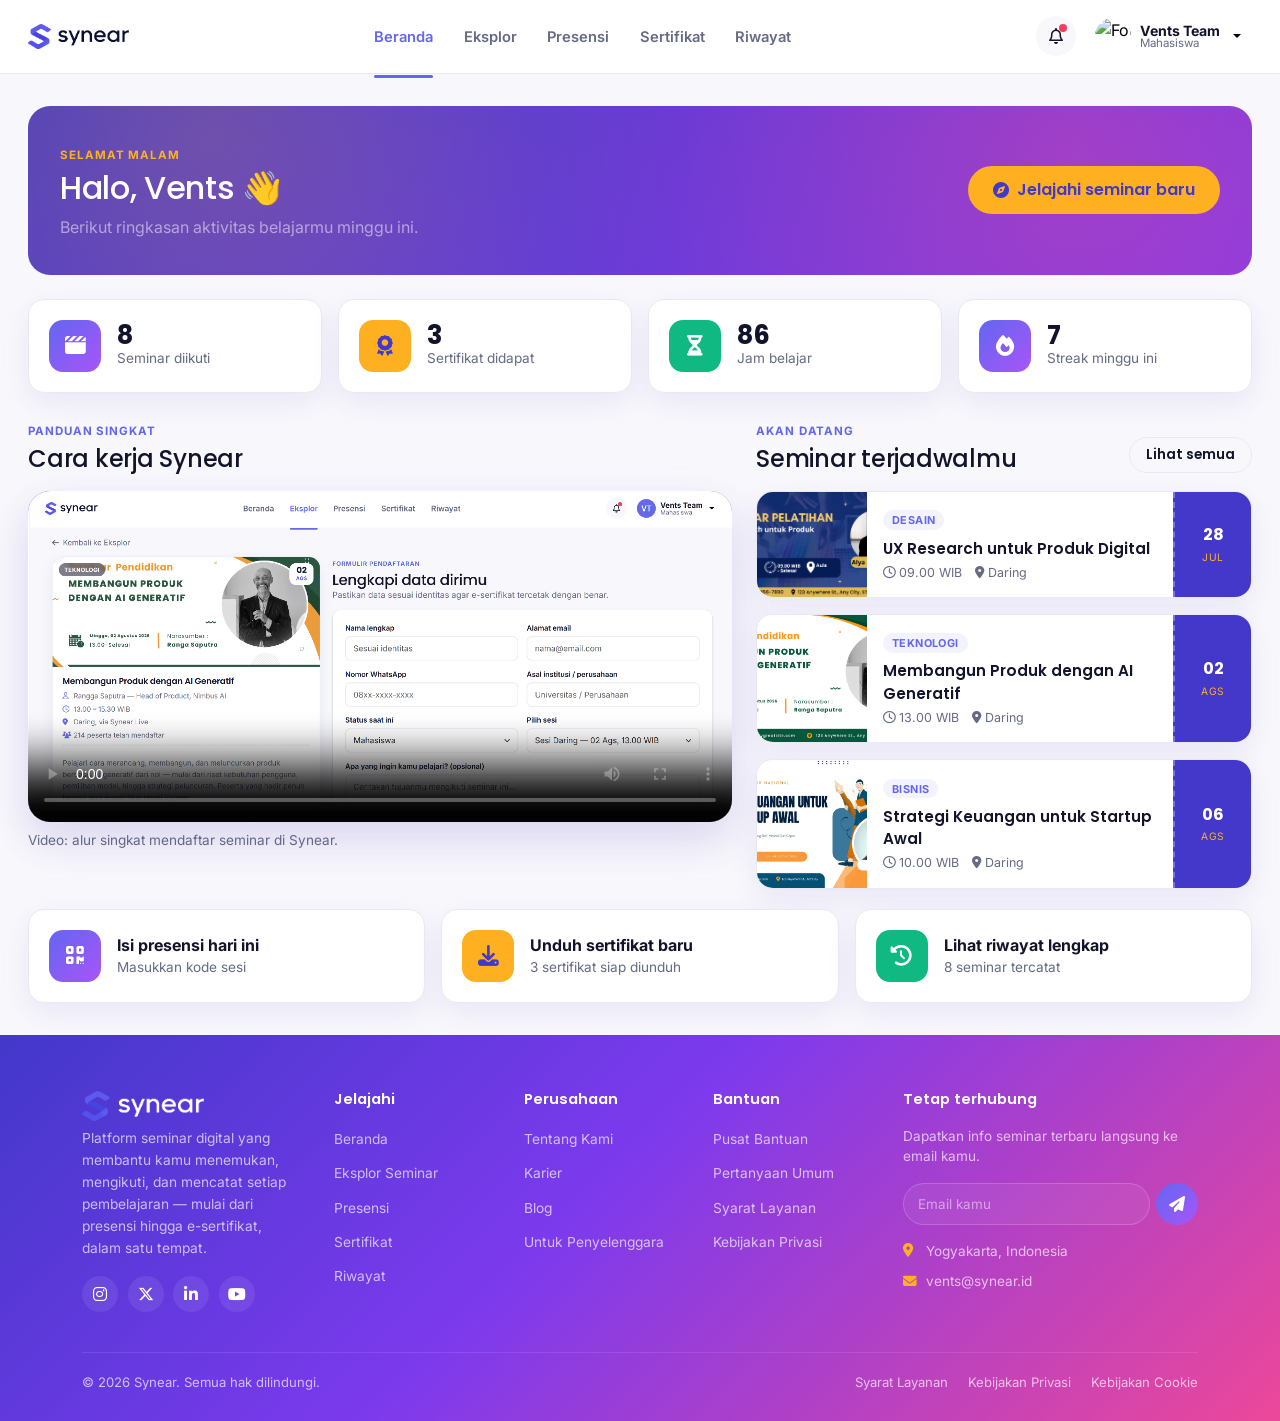
==== commit 23e5c79c: "finalll" ====
--- a/beranda.html
+++ b/beranda.html
@@ -120,13 +120,13 @@
             </div>
           </div>
           <div class="video-frame fade-up">
-            <video controls poster="https://picsum.photos/seed/synearvideo/800/450">
-              <source src="https://interactive-examples.mdn.mozilla.net/media/cc0-videos/flower.mp4" type="video/mp4">
+            <video controls poster="assets/image/pster.png">
+              <source src="assets/video/vid_daftar_seminar.mp4" type="video/mp4">
               Browser kamu tidak mendukung pemutaran video.
             </video>
           </div>
           <p class="text-muted-2 mt-2" style="font-size:.85rem;">
-            Video: alur singkat mendaftar, mengisi presensi, dan mengunduh e-sertifikat di Synear.
+            Video: alur singkat mendaftar seminar di Synear.
           </p>
         </div>
 
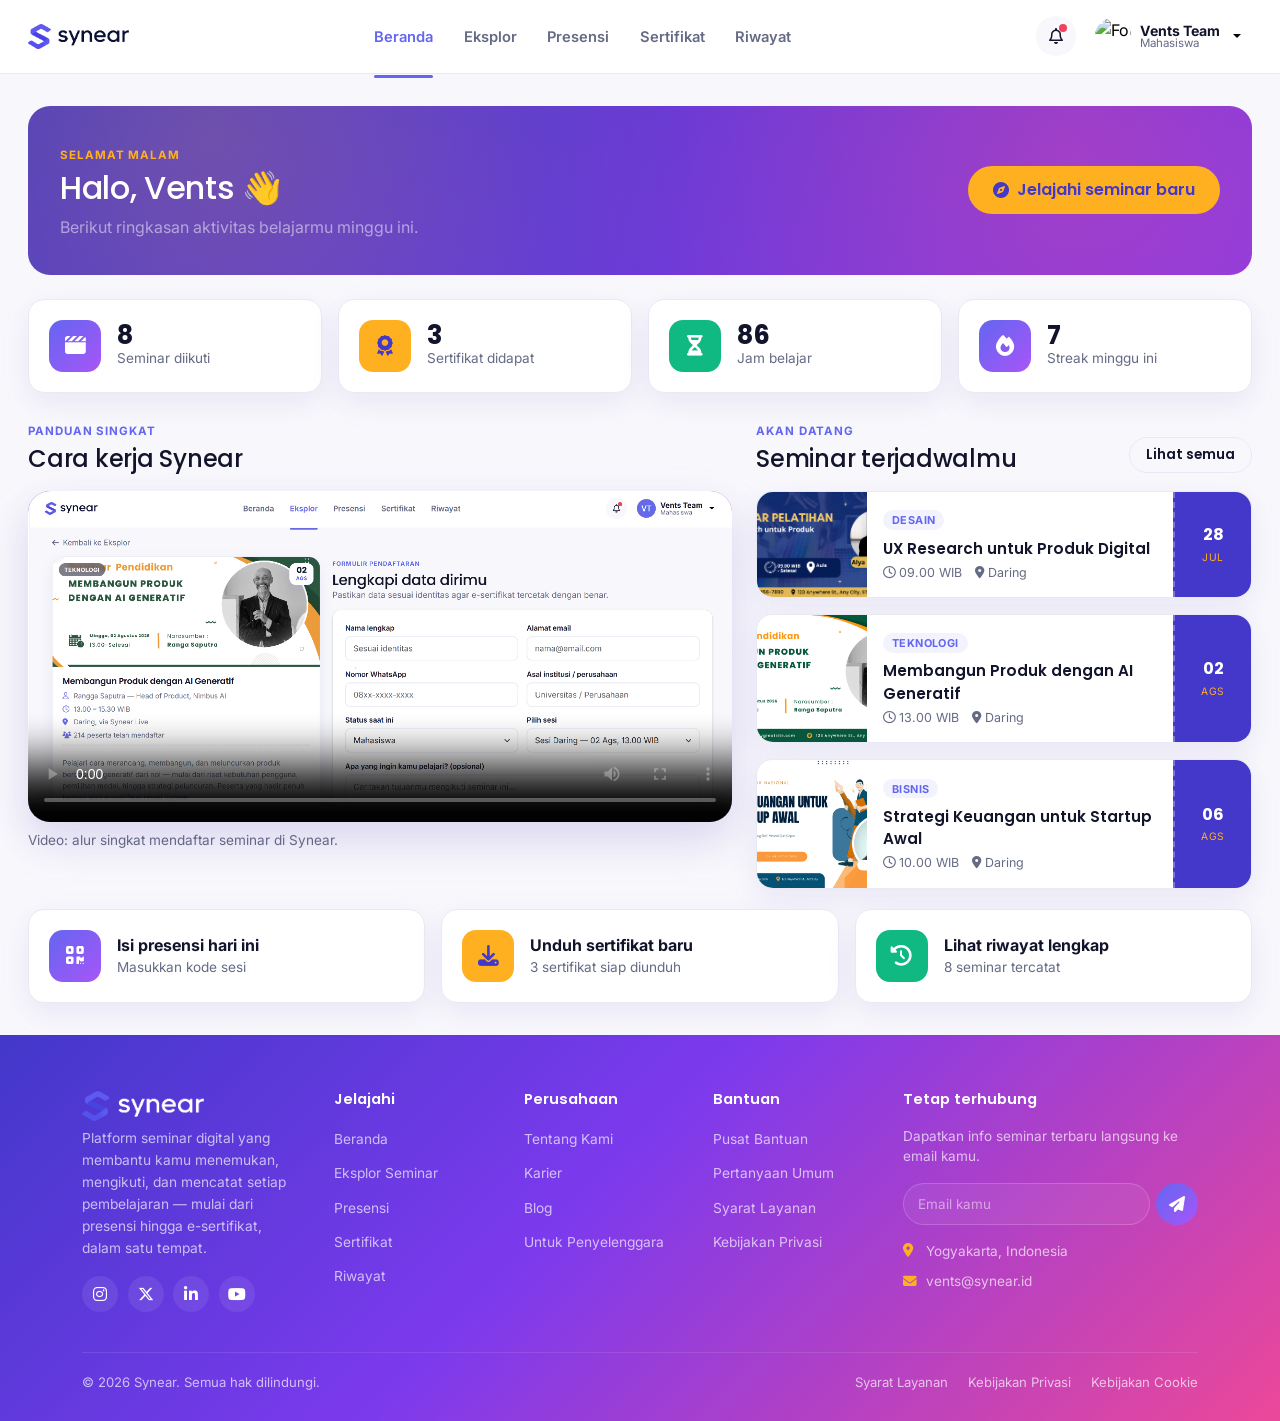
==== commit 8e7494ac: "FINAALLLL" ====
--- a/beranda.html
+++ b/beranda.html
@@ -54,7 +54,6 @@
 </nav>
 
 <main class="page-wrap">
-      <!-- Greeting -->
       <div class="hero-band mb-4 fade-up">
         <div class="row align-items-center g-3">
           <div class="col-lg-8">
@@ -69,8 +68,6 @@
           </div>
         </div>
       </div>
-
-      <!-- Stats -->
       <div class="row g-3 mb-4">
         <div class="col-6 col-lg-3">
           <div class="stat-card fade-up">
@@ -109,9 +106,7 @@
           </div>
         </div>
       </div>
-
       <div class="row g-4">
-        <!-- Video intro -->
         <div class="col-lg-7">
           <div class="section-head">
             <div>
@@ -121,7 +116,7 @@
           </div>
           <div class="video-frame fade-up">
             <video controls poster="assets/image/pster.png">
-              <source src="assets/video/vid_daftar_seminar.mp4" type="video/mp4">
+              <source src="assets/video/video_daftar_seminar.mp4" type="video/mp4">
               Browser kamu tidak mendukung pemutaran video.
             </video>
           </div>
@@ -129,8 +124,6 @@
             Video: alur singkat mendaftar seminar di Synear.
           </p>
         </div>
-
-        <!-- Upcoming seminars -->
         <div class="col-lg-5">
           <div class="section-head">
             <div>
@@ -139,7 +132,6 @@
             </div>
             <a href="eksplor.html" class="btn-syn btn-syn-outline btn-syn-sm">Lihat semua</a>
           </div>
-
           <div class="d-flex flex-column gap-3">
             <div class="ticket fade-up">
               <div class="ticket-thumb"><img src="assets/image/seminar2.png" alt="Ilustrasi seminar UX Research"></div>
@@ -153,7 +145,6 @@
                 <span class="stub-month">Jul</span>
               </div>
             </div>
-
             <div class="ticket fade-up">
               <div class="ticket-thumb"><img src="assets/image/seminar1.png" alt="Ilustrasi seminar kecerdasan buatan"></div>
               <div class="ticket-main">
@@ -166,7 +157,6 @@
                 <span class="stub-month">Ags</span>
               </div>
             </div>
-
             <div class="ticket fade-up">
               <div class="ticket-thumb"><img src="assets/image/seminar3.png" alt="Ilustrasi seminar keuangan"></div>
               <div class="ticket-main">
@@ -182,8 +172,6 @@
           </div>
         </div>
       </div>
-
-      <!-- Quick links -->
       <div class="row g-3 mt-1">
         <div class="col-md-4">
           <a href="presensi.html" class="text-decoration-none">
@@ -220,7 +208,6 @@
         </div>
       </div>
     </main>
-
     <footer class="footer-syn">
   <div class="container">
     <div class="footer-top">
@@ -236,7 +223,6 @@
           <a href="#" aria-label="YouTube Synear"><i class="fa-brands fa-youtube"></i></a>
         </div>
       </div>
-
       <div>
         <h6>Jelajahi</h6>
         <ul>
@@ -247,7 +233,6 @@
           <li><a href="history.html">Riwayat</a></li>
         </ul>
       </div>
-
       <div>
         <h6>Perusahaan</h6>
         <ul>
@@ -257,7 +242,6 @@
           <li><a href="#">Untuk Penyelenggara</a></li>
         </ul>
       </div>
-
       <div>
         <h6>Bantuan</h6>
         <ul>
@@ -267,7 +251,6 @@
           <li><a href="#">Kebijakan Privasi</a></li>
         </ul>
       </div>
-
       <div>
         <h6>Tetap terhubung</h6>
         <p style="font-size:.85rem; margin-bottom:1rem;">Dapatkan info seminar terbaru langsung ke email kamu.</p>
@@ -281,7 +264,6 @@
         </ul>
       </div>
     </div>
-
     <div class="footer-bottom">
       <span>&copy; 2026 Synear. Semua hak dilindungi.</span>
       <div class="legal-links">
@@ -292,8 +274,6 @@
     </div>
   </div>
 </footer>
-
-<!-- Logout confirm modal -->
 <div class="modal fade" id="logoutModal" tabindex="-1" aria-hidden="true">
   <div class="modal-dialog modal-dialog-centered">
     <div class="modal-content" style="border-radius:var(--radius-lg); border:none;">
@@ -311,11 +291,9 @@
     </div>
   </div>
 </div>
-
 <script src="https://cdn.jsdelivr.net/npm/bootstrap@5.3.3/dist/js/bootstrap.bundle.min.js"></script>
 <script src="assets/js/script.js"></script>
 <script>
-  /* ---- JS block: animated stat counters ---- */
   var counters = document.querySelectorAll('[data-count]');
   var counterObserver = new IntersectionObserver(function (entries) {
     entries.forEach(function (entry) {
--- a/assets/css/style.css
+++ b/assets/css/style.css
@@ -1,9 +1,3 @@
-/* =========================================================
-   SYNEAR — Design System (v3, bright palette)
-   Palette  : Ink #12142B / Bg #F8F8FC / Accent #6366F1 / Dark #4338CA
-   Type     : Poppins (display) + Inter (body) — two typefaces only
-   Signature: dashed "ticket" divider used across cards
-   ========================================================= */
 :root{
   --navy:#4338CA;
   --navy-2:#6D28D9;
@@ -96,7 +90,6 @@
   overflow:hidden;
 }
 
-/* ---------- Buttons ---------- */
 .btn-syn{
   font-family:var(--font-display);
   font-weight:600;
@@ -170,12 +163,11 @@
 }
 
 .brand-logo {
-    height: 25px; /* Atur tinggi sesuai kebutuhan desain Anda */
-    width: auto;  /* Menjaga proporsi gambar tetap proporsional */
+    height: 25px; 
+    width: auto;  
     display: block;
 }
 
-/* ---------- Auth pages (login / register) ---------- */
 .auth-shell{
   min-height:100vh;
   display:grid;
@@ -240,7 +232,6 @@
   margin-top:2rem;
 }
 
-/* ---------- Form controls ---------- */
 .form-syn label{
   font-weight:600;
   font-size:.85rem;
@@ -304,7 +295,6 @@
   transition:width .25s ease, background .25s ease;
 }
 
-/* ---------- Top navbar (dashboard pages) ---------- */
 .navbar-syn{
   background:var(--surface);
   border-bottom:1px solid var(--line);
@@ -518,7 +508,6 @@
   }
 }
 
-/* ---------- Stat cards ---------- */
 .stat-card{
   background:var(--surface);
   border-radius:var(--radius-md);
@@ -567,7 +556,6 @@
   font-size:.85rem;
 }
 
-/* ---------- Ticket card (used for beranda quick list) ---------- */
 .ticket{
   background:var(--surface);
   border-radius:var(--radius-md);
@@ -679,7 +667,6 @@
   }
 }
 
-/* ---------- Card grid — pure CSS Grid, guarantees identical card sizes ---------- */
 .grid-cards{
   display:grid;
   grid-template-columns:repeat(3, 1fr);
@@ -703,7 +690,6 @@
   }
 }
 
-/* ---------- Event card (eksplor grid) — uniform-height card ---------- */
 .event-card{
   background:var(--surface);
   border:1px solid var(--line);
@@ -863,7 +849,6 @@
   color:var(--success);
 }
 
-/* ---------- Section headers ---------- */
 .section-head{
   display:flex;
   align-items:flex-end;
@@ -881,7 +866,6 @@
   font-weight:700;
 }
 
-/* ---------- Table (history / presensi) ---------- */
 .table-syn{
   background:var(--surface);
   border-radius:var(--radius-md);
@@ -949,7 +933,6 @@
   color:var(--accent-dark);
 }
 
-/* ---------- Video section ---------- */
 .video-frame{
   border-radius:var(--radius-lg);
   overflow:hidden;
@@ -965,7 +948,6 @@
   object-fit:cover;
 }
 
-/* ---------- Certificate card — uniform-height, no preview eye ---------- */
 .cert-card{
   background:var(--surface);
   border:1px solid var(--line);
@@ -1028,7 +1010,6 @@
   margin-top:auto;
 }
 
-/* ---------- Presensi timer ---------- */
 .timer-box{
   background:radial-gradient(circle at 90% 10%, rgba(236,72,153,.45), transparent 50%), var(--gradient-dark);
   color:#fff;
@@ -1064,7 +1045,6 @@
   color:#c8283d;
 }
 
-/* ---------- Full site footer ---------- */
 .footer-syn{
   background:var(--gradient-dark);
   color:rgba(255,255,255,.68);
@@ -1091,17 +1071,15 @@
   }
 }
 
-/* Mengatur pembungkus utama logo footer */
 .f-brand {
     display: inline-flex;
-    align-items: center;  /* Menyejajarkan logo di tengah secara vertikal */
+    align-items: center;  
     text-decoration: none;
 }
 
-/* Mengatur ukuran gambar logo footer */
 .f-brand-logo {
-    height: 30px;         /* Ukuran sedikit lebih kecil dari navbar utama */
-    width: auto;          /* Menjaga proporsi gambar agar tidak gepeng */
+    height: 30px;         
+    width: auto;          
     display: block;
     object-fit: contain;
 }
@@ -1242,7 +1220,6 @@
   flex-wrap:wrap;
 }
 
-/* ---------- Toast ---------- */
 .syn-toast{
   position:fixed;
   bottom:1.5rem;
@@ -1276,7 +1253,6 @@
   background:var(--danger);
 }
 
-/* ---------- Filter chips ---------- */
 .chip-filter{
   border:1.5px solid var(--line);
   background:var(--surface);
@@ -1295,7 +1271,6 @@
   background:var(--accent-soft);
 }
 
-/* ---------- Toolbar (search + sort + filters panel) ---------- */
 .toolbar-syn{
   background:var(--surface);
   border:1px solid var(--line);
@@ -1379,7 +1354,6 @@
   }
 }
 
-/* ---------- Page hero band (used on several pages) ---------- */
 .hero-band{
   border-radius:var(--radius-lg);
   background:radial-gradient(circle at 15% 20%, rgba(255,176,32,.2), transparent 45%), radial-gradient(circle at 85% 30%, rgba(236,72,153,.4), transparent 50%), linear-gradient(135deg, var(--navy) 0%, #7C3AED 100%);
@@ -1389,7 +1363,6 @@
   overflow:hidden;
 }
 
-/* ---------- Utility fade-in ---------- */
 .fade-up{
   opacity:0;
   transform:translateY(16px);
